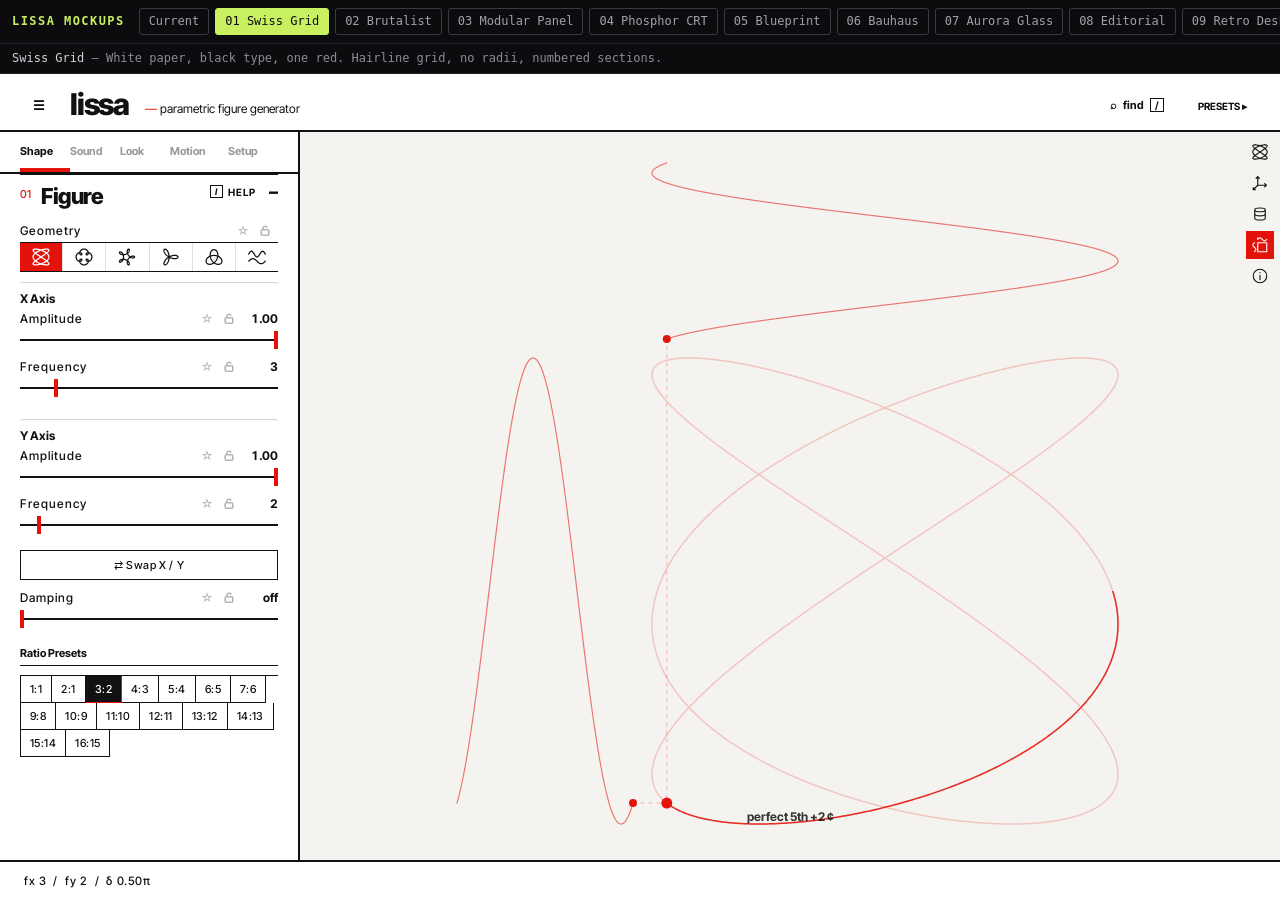
==== mockups/index.html @ d50f9c08 "Add ten alternative visual design mockups Each theme is a stylesheet over the unmodified app, so beh" ====
<!DOCTYPE html>
<html lang="en">
<head>
<meta charset="UTF-8">
<meta name="viewport" content="width=device-width, initial-scale=1.0">
<title>lissa · design mockups</title>
<style>
  :root { color-scheme: dark; }
  * { box-sizing: border-box; margin: 0; padding: 0; }
  html, body { height: 100%; background: #0c0c0e; color: #d4d4d8; font: 12px/1.4 'IBM Plex Mono', ui-monospace, monospace; }
  body { display: flex; flex-direction: column; }
  .bar { display: flex; align-items: center; gap: 6px; padding: 8px 12px; border-bottom: 1px solid #222228; overflow-x: auto; flex-shrink: 0; }
  .bar b { color: #c8f060; letter-spacing: 0.12em; margin-right: 8px; white-space: nowrap; }
  .bar button {
    flex: none; background: none; border: 1px solid #3a3a44; border-radius: 3px; color: #a1a1aa;
    font: inherit; padding: 4px 9px; cursor: pointer; white-space: nowrap;
  }
  .bar button:hover { color: #fff; border-color: #6a6a7b; }
  .bar button[aria-pressed="true"] { background: #c8f060; border-color: #c8f060; color: #0c0c0e; }
  .note { padding: 6px 12px; color: #8b8b98; border-bottom: 1px solid #222228; flex-shrink: 0; }
  .note strong { color: #d4d4d8; font-weight: 500; }
  iframe { flex: 1; width: 100%; border: 0; display: block; }
</style>
</head>
<body>
  <nav class="bar" id="bar" aria-label="Theme"><b>LISSA MOCKUPS</b></nav>
  <div class="note" id="note" aria-live="polite"></div>
  <iframe id="app" src="../index.html" title="lissa"></iframe>
<script src="apply-theme.js"></script>
<script>
  const { THEMES, applyTheme } = window.LissaMockups;
  const bar = document.getElementById('bar');
  const note = document.getElementById('note');
  const frame = document.getElementById('app');
  const buttons = THEMES.map((t, i) => {
    const b = document.createElement('button');
    b.type = 'button';
    b.textContent = (i ? String(i).padStart(2, '0') + ' ' : '') + t.name;
    b.addEventListener('click', () => select(t.id));
    bar.appendChild(b);
    return b;
  });
  function select(id) {
    const t = applyTheme(frame.contentWindow, id, new URL('themes/', location.href).href);
    buttons.forEach((b, i) => b.setAttribute('aria-pressed', THEMES[i].id === t.id));
    note.innerHTML = '<strong>' + t.name + '</strong> — ' + t.note;
    history.replaceState(null, '', '#' + t.id);
  }
  frame.addEventListener('load', () => select(location.hash.slice(1) || 'swiss'));
  // ← / → step through the themes when focus is out here, not inside the app.
  document.addEventListener('keydown', e => {
    if (e.key !== 'ArrowLeft' && e.key !== 'ArrowRight') return;
    const cur = THEMES.findIndex(t => t.id === (location.hash.slice(1) || 'swiss'));
    const n = (cur + (e.key === 'ArrowRight' ? 1 : -1) + THEMES.length) % THEMES.length;
    select(THEMES[n].id);
  });
</script>
</body>
</html>
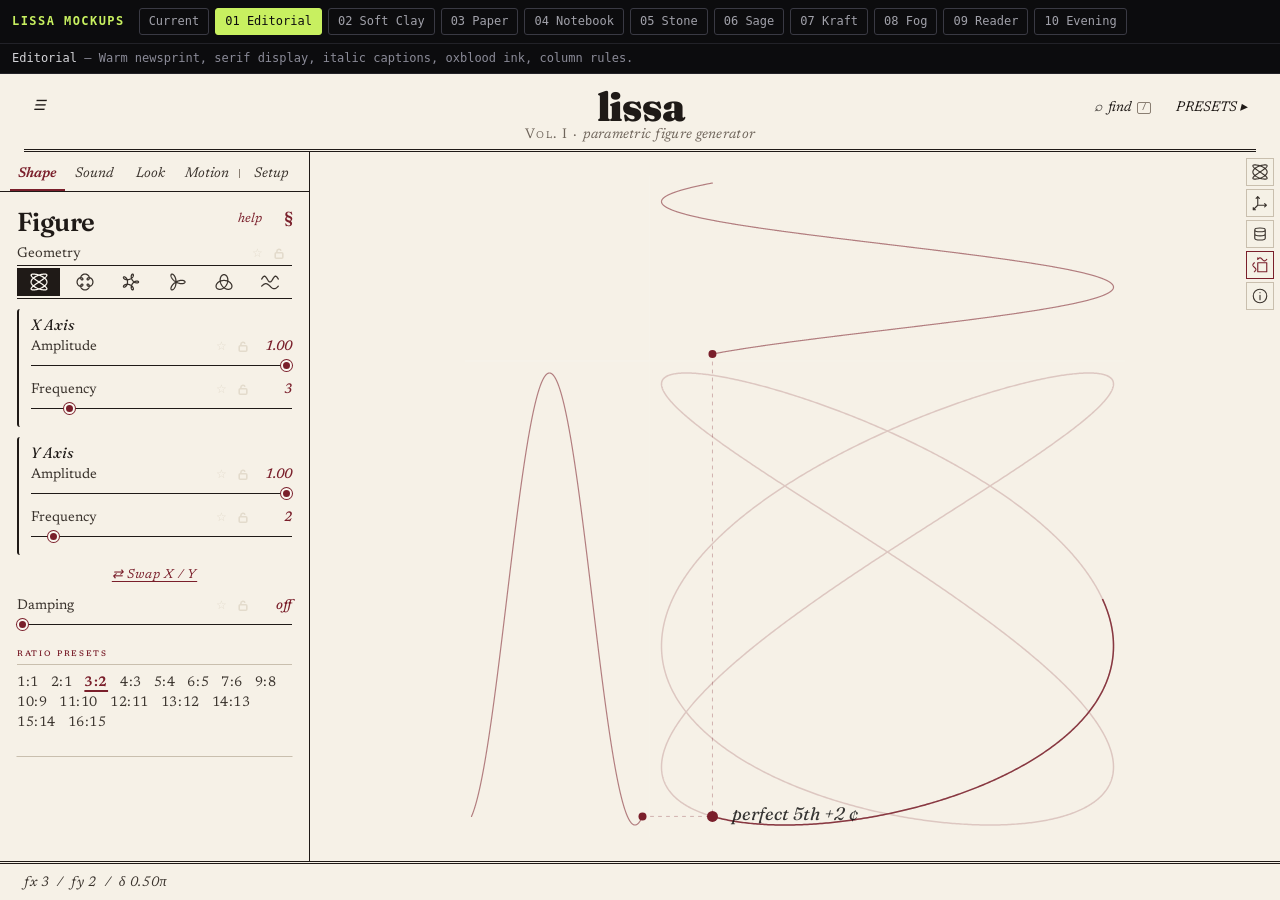
==== commit ddae60fa: "Mockups: keep Editorial and Soft Clay, add eight quiet themes Removes the eight louder directions. T" ====
--- a/mockups/index.html
+++ b/mockups/index.html
@@ -46,11 +46,11 @@
     note.innerHTML = '<strong>' + t.name + '</strong> — ' + t.note;
     history.replaceState(null, '', '#' + t.id);
   }
-  frame.addEventListener('load', () => select(location.hash.slice(1) || 'swiss'));
+  frame.addEventListener('load', () => select(location.hash.slice(1) || 'editorial'));
   // ← / → step through the themes when focus is out here, not inside the app.
   document.addEventListener('keydown', e => {
     if (e.key !== 'ArrowLeft' && e.key !== 'ArrowRight') return;
-    const cur = THEMES.findIndex(t => t.id === (location.hash.slice(1) || 'swiss'));
+    const cur = THEMES.findIndex(t => t.id === (location.hash.slice(1) || 'editorial'));
     const n = (cur + (e.key === 'ArrowRight' ? 1 : -1) + THEMES.length) % THEMES.length;
     select(THEMES[n].id);
   });
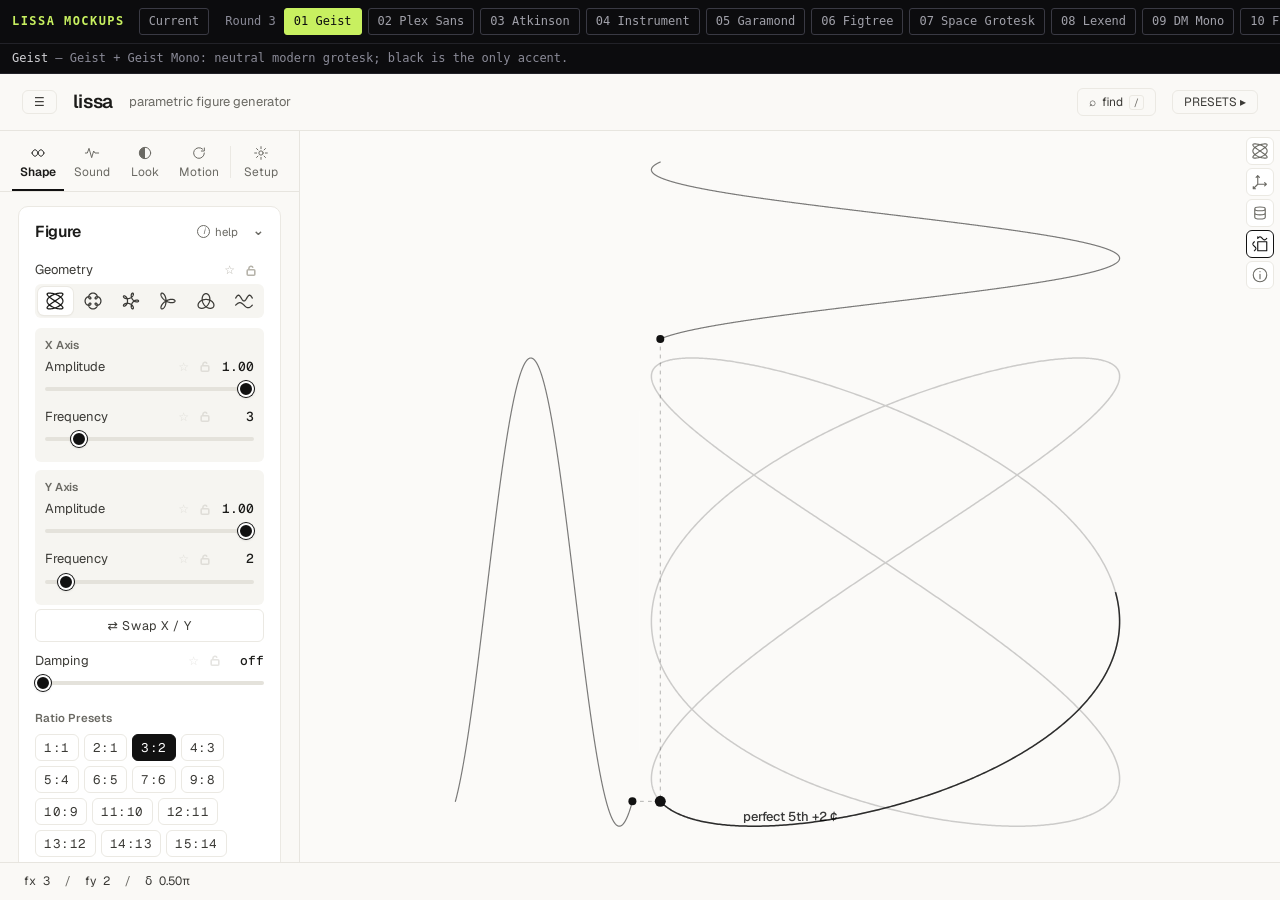
==== commit 6a9185f7: "Mockups round 3: ten typeface studies Same palette and layout throughout (themes/_type.css), so the " ====
--- a/mockups/index.html
+++ b/mockups/index.html
@@ -17,6 +17,7 @@
   }
   .bar button:hover { color: #fff; border-color: #6a6a7b; }
   .bar button[aria-pressed="true"] { background: #c8f060; border-color: #c8f060; color: #0c0c0e; }
+  .bar .round { flex: none; color: #8b8b98; margin: 0 2px 0 10px; white-space: nowrap; }
   .note { padding: 6px 12px; color: #8b8b98; border-bottom: 1px solid #222228; flex-shrink: 0; }
   .note strong { color: #d4d4d8; font-weight: 500; }
   iframe { flex: 1; width: 100%; border: 0; display: block; }
@@ -32,27 +33,35 @@
   const bar = document.getElementById('bar');
   const note = document.getElementById('note');
   const frame = document.getElementById('app');
-  const buttons = THEMES.map((t, i) => {
-    const b = document.createElement('button');
-    b.type = 'button';
-    b.textContent = (i ? String(i).padStart(2, '0') + ' ' : '') + t.name;
-    b.addEventListener('click', () => select(t.id));
-    bar.appendChild(b);
-    return b;
-  });
+  // Buttons are grouped by round, numbered within it; newest round first.
+  const DEFAULT = 'geist';
+  const rounds = [...new Set(THEMES.map(t => t.round || 0))].sort((a, b) => (b || 99) - (a || 99));
+  const order = rounds.flatMap(r => THEMES.filter(t => (t.round || 0) === r));
+  const buttons = new Map();
+  for (const r of rounds) {
+    if (r) { const l = document.createElement('span'); l.className = 'round'; l.textContent = 'Round ' + r; bar.appendChild(l); }
+    THEMES.filter(t => (t.round || 0) === r).forEach((t, i) => {
+      const b = document.createElement('button');
+      b.type = 'button';
+      b.textContent = (r ? String(i + 1).padStart(2, '0') + ' ' : '') + t.name;
+      b.addEventListener('click', () => select(t.id));
+      bar.appendChild(b);
+      buttons.set(t.id, b);
+    });
+  }
   function select(id) {
     const t = applyTheme(frame.contentWindow, id, new URL('themes/', location.href).href);
-    buttons.forEach((b, i) => b.setAttribute('aria-pressed', THEMES[i].id === t.id));
+    buttons.forEach((b, id) => b.setAttribute('aria-pressed', id === t.id));
     note.innerHTML = '<strong>' + t.name + '</strong> — ' + t.note;
     history.replaceState(null, '', '#' + t.id);
   }
-  frame.addEventListener('load', () => select(location.hash.slice(1) || 'editorial'));
-  // ← / → step through the themes when focus is out here, not inside the app.
+  frame.addEventListener('load', () => select(location.hash.slice(1) || DEFAULT));
+  // ← / → step through the themes in bar order when focus is out here, not inside the app.
   document.addEventListener('keydown', e => {
     if (e.key !== 'ArrowLeft' && e.key !== 'ArrowRight') return;
-    const cur = THEMES.findIndex(t => t.id === (location.hash.slice(1) || 'editorial'));
-    const n = (cur + (e.key === 'ArrowRight' ? 1 : -1) + THEMES.length) % THEMES.length;
-    select(THEMES[n].id);
+    const cur = order.findIndex(t => t.id === (location.hash.slice(1) || DEFAULT));
+    const n = (cur + (e.key === 'ArrowRight' ? 1 : -1) + order.length) % order.length;
+    select(order[n].id);
   });
 </script>
 </body>
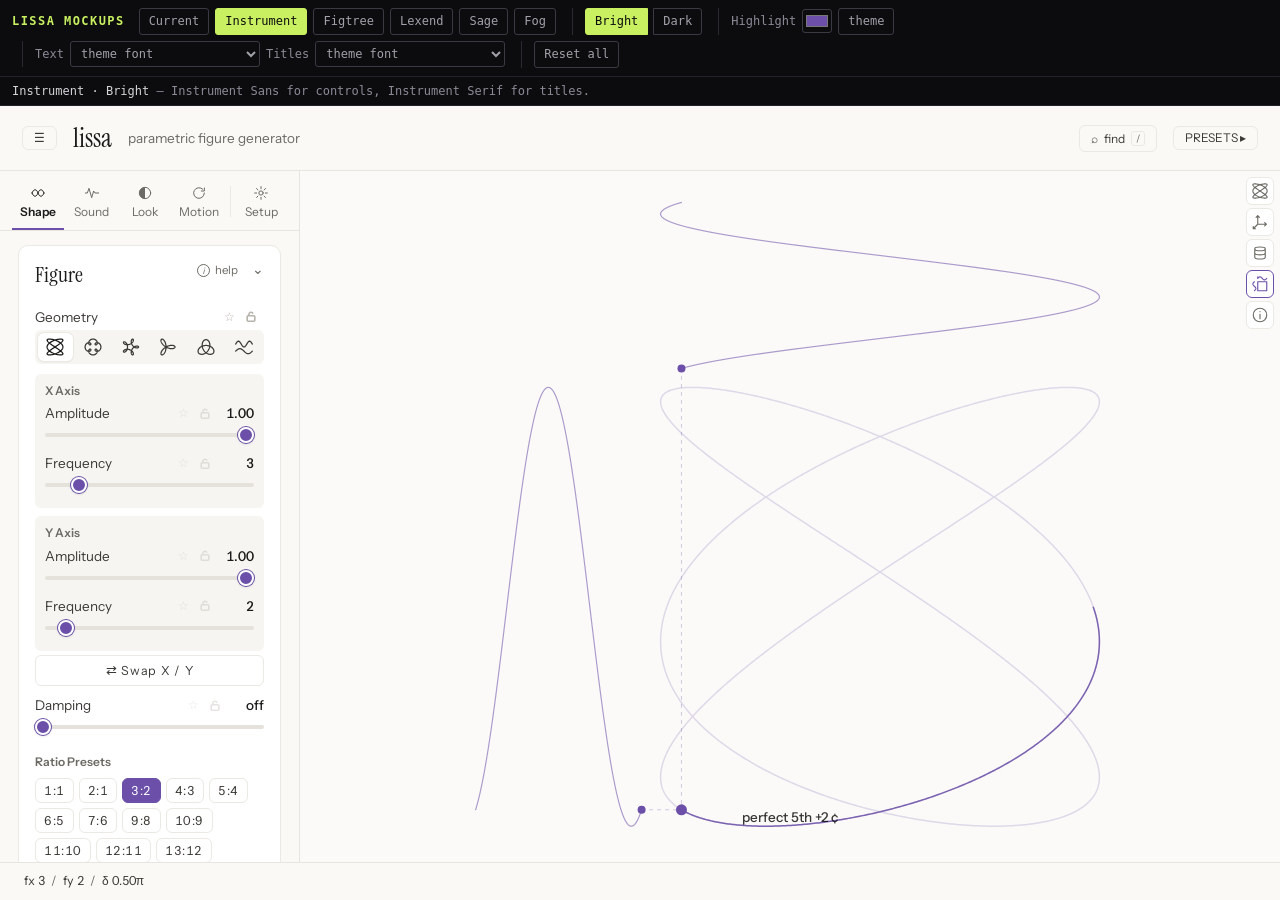
==== commit 11b5e199: "Mockups: keep five themes, add Dark variants, highlight and font pickers Keeps Instrument, Figtree, " ====
--- a/mockups/index.html
+++ b/mockups/index.html
@@ -9,59 +9,128 @@
   * { box-sizing: border-box; margin: 0; padding: 0; }
   html, body { height: 100%; background: #0c0c0e; color: #d4d4d8; font: 12px/1.4 'IBM Plex Mono', ui-monospace, monospace; }
   body { display: flex; flex-direction: column; }
-  .bar { display: flex; align-items: center; gap: 6px; padding: 8px 12px; border-bottom: 1px solid #222228; overflow-x: auto; flex-shrink: 0; }
+  .bar { display: flex; align-items: center; gap: 6px; padding: 8px 12px; border-bottom: 1px solid #222228; flex-wrap: wrap; flex-shrink: 0; }
   .bar b { color: #c8f060; letter-spacing: 0.12em; margin-right: 8px; white-space: nowrap; }
-  .bar button {
+  .group { display: flex; align-items: center; gap: 6px; }
+  .group + .group { margin-left: 10px; padding-left: 12px; border-left: 1px solid #2a2a32; }
+  .bar button, .bar select {
     flex: none; background: none; border: 1px solid #3a3a44; border-radius: 3px; color: #a1a1aa;
     font: inherit; padding: 4px 9px; cursor: pointer; white-space: nowrap;
   }
-  .bar button:hover { color: #fff; border-color: #6a6a7b; }
+  .bar select { background: #0c0c0e; padding: 4px 6px; max-width: 190px; }
+  .bar button:hover, .bar select:hover { color: #fff; border-color: #6a6a7b; }
   .bar button[aria-pressed="true"] { background: #c8f060; border-color: #c8f060; color: #0c0c0e; }
-  .bar .round { flex: none; color: #8b8b98; margin: 0 2px 0 10px; white-space: nowrap; }
+  .bar button:disabled, .bar select:disabled, .bar input:disabled { opacity: 0.35; cursor: default; }
+  .bar label { color: #8b8b98; white-space: nowrap; }
+  .bar input[type=color] { width: 30px; height: 24px; padding: 1px; border: 1px solid #3a3a44; border-radius: 3px; background: none; cursor: pointer; }
+  .seg { display: inline-flex; }
+  .seg button { border-radius: 0; }
+  .seg button:first-child { border-radius: 3px 0 0 3px; }
+  .seg button:last-child { border-radius: 0 3px 3px 0; margin-left: -1px; }
   .note { padding: 6px 12px; color: #8b8b98; border-bottom: 1px solid #222228; flex-shrink: 0; }
   .note strong { color: #d4d4d8; font-weight: 500; }
+  .note em { color: #c8f060; font-style: normal; }
   iframe { flex: 1; width: 100%; border: 0; display: block; }
 </style>
 </head>
 <body>
-  <nav class="bar" id="bar" aria-label="Theme"><b>LISSA MOCKUPS</b></nav>
+  <nav class="bar" aria-label="Mockup controls">
+    <b>LISSA MOCKUPS</b>
+    <div class="group" id="themes" role="group" aria-label="Theme"></div>
+    <div class="group seg" role="group" aria-label="Brightness">
+      <button type="button" data-mode="bright">Bright</button>
+      <button type="button" data-mode="dark">Dark</button>
+    </div>
+    <div class="group">
+      <label for="accent">Highlight</label>
+      <input type="color" id="accent" title="Highlight colour">
+      <button type="button" id="accent-reset" title="Back to the theme's own highlight">theme</button>
+    </div>
+    <div class="group">
+      <label for="font-text">Text</label>
+      <select id="font-text"><option value="">theme font</option></select>
+      <label for="font-title">Titles</label>
+      <select id="font-title"><option value="">theme font</option></select>
+    </div>
+    <div class="group"><button type="button" id="reset-all">Reset all</button></div>
+  </nav>
   <div class="note" id="note" aria-live="polite"></div>
   <iframe id="app" src="../index.html" title="lissa"></iframe>
 <script src="apply-theme.js"></script>
 <script>
-  const { THEMES, applyTheme } = window.LissaMockups;
-  const bar = document.getElementById('bar');
-  const note = document.getElementById('note');
-  const frame = document.getElementById('app');
-  // Buttons are grouped by round, numbered within it; newest round first.
-  const DEFAULT = 'geist';
-  const rounds = [...new Set(THEMES.map(t => t.round || 0))].sort((a, b) => (b || 99) - (a || 99));
-  const order = rounds.flatMap(r => THEMES.filter(t => (t.round || 0) === r));
-  const buttons = new Map();
-  for (const r of rounds) {
-    if (r) { const l = document.createElement('span'); l.className = 'round'; l.textContent = 'Round ' + r; bar.appendChild(l); }
-    THEMES.filter(t => (t.round || 0) === r).forEach((t, i) => {
-      const b = document.createElement('button');
-      b.type = 'button';
-      b.textContent = (r ? String(i + 1).padStart(2, '0') + ' ' : '') + t.name;
-      b.addEventListener('click', () => select(t.id));
-      bar.appendChild(b);
-      buttons.set(t.id, b);
+  const { THEMES, FONTS, applyTheme } = window.LissaMockups;
+  const $ = id => document.getElementById(id);
+  const frame = $('app');
+  const STORE = 'lissa.mockups';
+  const THEME_BASE = new URL('themes/', location.href).href;
+
+  // State: theme + mode live in the URL (#sage/dark) so a view can be linked;
+  // the manual overrides are a per-browser convenience in localStorage.
+  const state = { theme: 'instrument', mode: 'bright', accent: null, text: '', title: '' };
+  try { Object.assign(state, JSON.parse(localStorage.getItem(STORE)) || {}); } catch (e) {}
+  const [hTheme, hMode] = location.hash.slice(1).split('/');
+  if (THEMES.some(t => t.id === hTheme)) state.theme = hTheme;
+  if (hMode === 'dark' || hMode === 'bright') state.mode = hMode;
+  if (!THEMES.some(t => t.id === state.theme)) state.theme = 'instrument';
+
+  const themeButtons = new Map();
+  THEMES.forEach(t => {
+    const b = document.createElement('button');
+    b.type = 'button'; b.textContent = t.name;
+    b.addEventListener('click', () => { state.theme = t.id; render(); });
+    $('themes').appendChild(b);
+    themeButtons.set(t.id, b);
+  });
+  for (const sel of [$('font-text'), $('font-title')]) {
+    for (const [name, [, generic]] of Object.entries(FONTS)) {
+      const o = document.createElement('option');
+      o.value = name; o.textContent = name + (generic === 'sans-serif' ? '' : ' · ' + generic);
+      sel.appendChild(o);
+    }
+  }
+  document.querySelectorAll('[data-mode]').forEach(b =>
+    b.addEventListener('click', () => { state.mode = b.dataset.mode; render(); }));
+  $('accent').addEventListener('input', e => { state.accent = e.target.value; render(); });
+  $('accent-reset').addEventListener('click', () => { state.accent = null; render(); });
+  $('font-text').addEventListener('change', e => { state.text = e.target.value; render(); });
+  $('font-title').addEventListener('change', e => { state.title = e.target.value; render(); });
+  $('reset-all').addEventListener('click', () => { Object.assign(state, { accent: null, text: '', title: '' }); render(); });
+
+  function render() {
+    const win = frame.contentWindow;
+    if (!win || !win.document || !win.document.body) return;
+    const t = applyTheme(win, state.theme, THEME_BASE,
+      { mode: state.mode, accent: state.accent, text: state.text, title: state.title });
+    const custom = t.id !== 'current';
+    themeButtons.forEach((b, id) => b.setAttribute('aria-pressed', id === t.id));
+    document.querySelectorAll('[data-mode]').forEach(b => {
+      b.setAttribute('aria-pressed', b.dataset.mode === state.mode); b.disabled = !custom;
     });
+    for (const id of ['accent', 'accent-reset', 'font-text', 'font-title', 'reset-all']) $(id).disabled = !custom;
+    $('font-text').value = state.text; $('font-title').value = state.title;
+    // Show the colour actually in use, the theme's own until one is picked.
+    if (custom && !state.accent) {
+      requestAnimationFrame(() => setTimeout(() => {
+        const p = win.document.createElement('span'); p.style.color = 'var(--accent)'; win.document.body.appendChild(p);
+        const m = win.getComputedStyle(p).color.match(/\d+/g); p.remove();
+        if (m) $('accent').value = '#' + m.slice(0, 3).map(v => (+v).toString(16).padStart(2, '0')).join('');
+      }, 150));
+    } else if (state.accent) $('accent').value = state.accent;
+    const over = [state.accent && 'highlight ' + state.accent, state.text && 'text in ' + state.text,
+      state.title && 'titles in ' + state.title].filter(Boolean);
+    $('note').innerHTML = '<strong>' + t.name + (custom ? ' · ' + (state.mode === 'dark' ? 'Dark' : 'Bright') : '') +
+      '</strong> — ' + t.note + (custom && over.length ? ' <em>Overrides: ' + over.join(', ') + '.</em>' : '');
+    history.replaceState(null, '', '#' + t.id + (custom ? '/' + state.mode : ''));
+    try { localStorage.setItem(STORE, JSON.stringify(state)); } catch (e) {}
   }
-  function select(id) {
-    const t = applyTheme(frame.contentWindow, id, new URL('themes/', location.href).href);
-    buttons.forEach((b, id) => b.setAttribute('aria-pressed', id === t.id));
-    note.innerHTML = '<strong>' + t.name + '</strong> — ' + t.note;
-    history.replaceState(null, '', '#' + t.id);
-  }
-  frame.addEventListener('load', () => select(location.hash.slice(1) || DEFAULT));
-  // ← / → step through the themes in bar order when focus is out here, not inside the app.
+  frame.addEventListener('load', render);
+
+  // ← / → step through the themes when focus is out here, not inside the app.
   document.addEventListener('keydown', e => {
-    if (e.key !== 'ArrowLeft' && e.key !== 'ArrowRight') return;
-    const cur = order.findIndex(t => t.id === (location.hash.slice(1) || DEFAULT));
-    const n = (cur + (e.key === 'ArrowRight' ? 1 : -1) + order.length) % order.length;
-    select(order[n].id);
+    if ((e.key !== 'ArrowLeft' && e.key !== 'ArrowRight') || e.target.closest('select, input')) return;
+    const i = THEMES.findIndex(t => t.id === state.theme);
+    state.theme = THEMES[(i + (e.key === 'ArrowRight' ? 1 : -1) + THEMES.length) % THEMES.length].id;
+    render();
   });
 </script>
 </body>
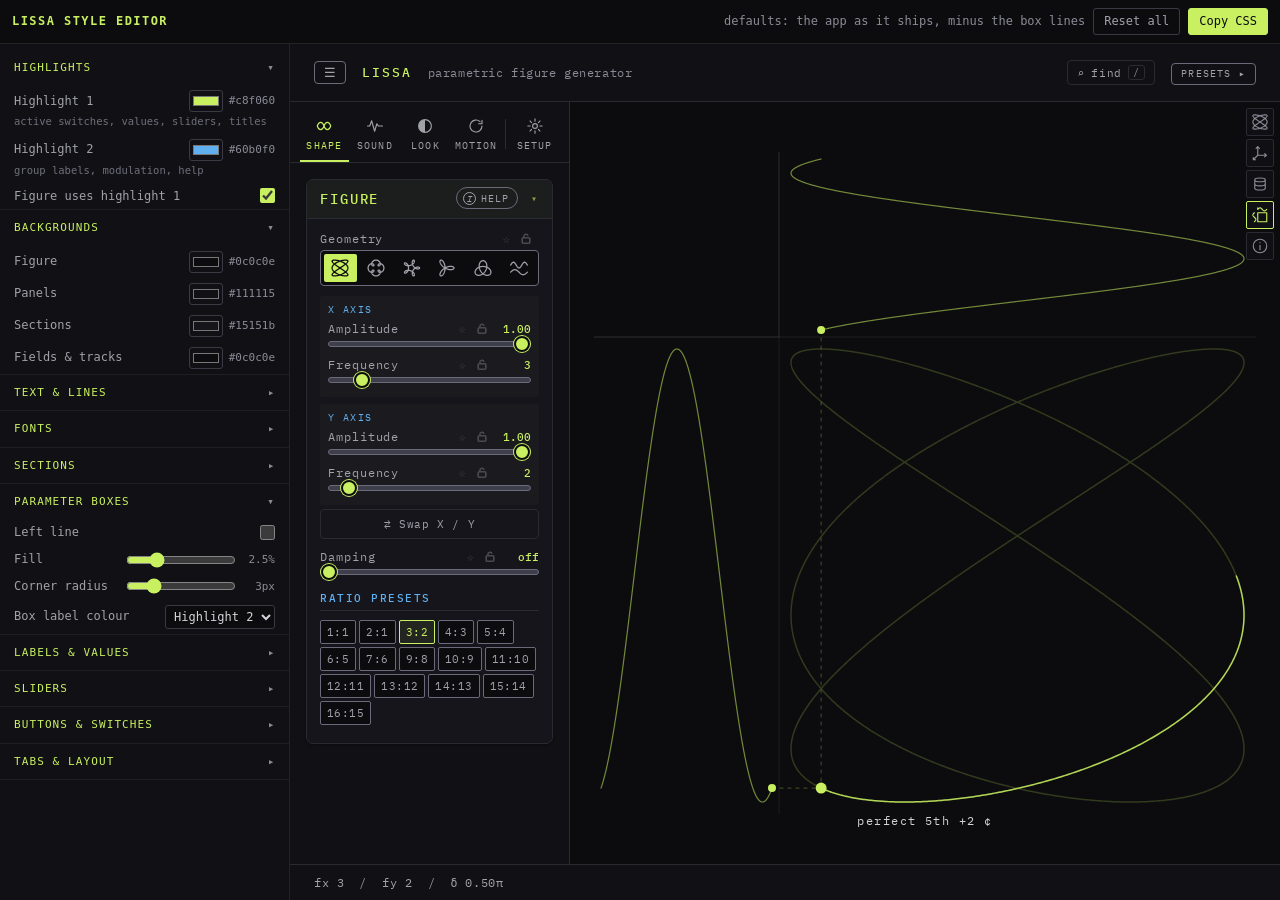
==== commit b5b94050: "Mockups: replace themes with a style editor on the shipping design Removes the five themes. The gall" ====
--- a/mockups/index.html
+++ b/mockups/index.html
@@ -3,135 +3,151 @@
 <head>
 <meta charset="UTF-8">
 <meta name="viewport" content="width=device-width, initial-scale=1.0">
-<title>lissa · design mockups</title>
+<title>lissa · style editor</title>
 <style>
   :root { color-scheme: dark; }
   * { box-sizing: border-box; margin: 0; padding: 0; }
   html, body { height: 100%; background: #0c0c0e; color: #d4d4d8; font: 12px/1.4 'IBM Plex Mono', ui-monospace, monospace; }
-  body { display: flex; flex-direction: column; }
-  .bar { display: flex; align-items: center; gap: 6px; padding: 8px 12px; border-bottom: 1px solid #222228; flex-wrap: wrap; flex-shrink: 0; }
-  .bar b { color: #c8f060; letter-spacing: 0.12em; margin-right: 8px; white-space: nowrap; }
-  .group { display: flex; align-items: center; gap: 6px; }
-  .group + .group { margin-left: 10px; padding-left: 12px; border-left: 1px solid #2a2a32; }
-  .bar button, .bar select {
-    flex: none; background: none; border: 1px solid #3a3a44; border-radius: 3px; color: #a1a1aa;
-    font: inherit; padding: 4px 9px; cursor: pointer; white-space: nowrap;
+  body { display: grid; grid-template-columns: 290px 1fr; grid-template-rows: auto 1fr; }
+  .bar { grid-column: 1 / -1; display: flex; align-items: center; gap: 8px; padding: 8px 12px; border-bottom: 1px solid #222228; }
+  .bar b { color: #c8f060; letter-spacing: 0.12em; margin-right: auto; white-space: nowrap; }
+  .bar .status { color: #8b8b98; }
+  button {
+    background: none; border: 1px solid #3a3a44; border-radius: 3px; color: #a1a1aa;
+    font: inherit; padding: 4px 10px; cursor: pointer; white-space: nowrap;
   }
-  .bar select { background: #0c0c0e; padding: 4px 6px; max-width: 190px; }
-  .bar button:hover, .bar select:hover { color: #fff; border-color: #6a6a7b; }
-  .bar button[aria-pressed="true"] { background: #c8f060; border-color: #c8f060; color: #0c0c0e; }
-  .bar button:disabled, .bar select:disabled, .bar input:disabled { opacity: 0.35; cursor: default; }
-  .bar label { color: #8b8b98; white-space: nowrap; }
-  .bar input[type=color] { width: 30px; height: 24px; padding: 1px; border: 1px solid #3a3a44; border-radius: 3px; background: none; cursor: pointer; }
-  .seg { display: inline-flex; }
-  .seg button { border-radius: 0; }
-  .seg button:first-child { border-radius: 3px 0 0 3px; }
-  .seg button:last-child { border-radius: 0 3px 3px 0; margin-left: -1px; }
-  .note { padding: 6px 12px; color: #8b8b98; border-bottom: 1px solid #222228; flex-shrink: 0; }
-  .note strong { color: #d4d4d8; font-weight: 500; }
-  .note em { color: #c8f060; font-style: normal; }
-  iframe { flex: 1; width: 100%; border: 0; display: block; }
+  button:hover { color: #fff; border-color: #6a6a7b; }
+  button.primary { background: #c8f060; border-color: #c8f060; color: #0c0c0e; }
+  .panel { overflow-y: auto; border-right: 1px solid #222228; background: #111115; padding: 6px 0 24px; }
+  details { border-bottom: 1px solid #1e1e24; }
+  summary { list-style: none; cursor: pointer; padding: 10px 14px; color: #c8f060; letter-spacing: 0.1em; text-transform: uppercase; font-size: 11px; display: flex; justify-content: space-between; }
+  summary::-webkit-details-marker { display: none; }
+  summary::after { content: '▾'; color: #8b8b98; }
+  details:not([open]) summary::after { transform: rotate(-90deg); }
+  summary .dirty { color: #60b0f0; letter-spacing: 0; text-transform: none; margin-left: auto; margin-right: 8px; }
+  .row { display: grid; grid-template-columns: 1fr auto; align-items: center; gap: 4px 10px; padding: 5px 14px; }
+  .row label { color: #a1a1aa; }
+  .row .hint { grid-column: 1 / -1; color: #6f6f7c; font-size: 10.5px; margin-top: -2px; }
+  .row.changed label { color: #fff; }
+  .row.changed label::after { content: ' •'; color: #60b0f0; }
+  .ctl { display: flex; align-items: center; gap: 6px; }
+  input[type=color] { width: 34px; height: 22px; padding: 1px; border: 1px solid #3a3a44; border-radius: 3px; background: none; cursor: pointer; }
+  .hex { width: 7ch; color: #8b8b98; font-size: 11px; }
+  select { background: #0c0c0e; color: #d4d4d8; border: 1px solid #3a3a44; border-radius: 3px; font: inherit; padding: 3px 4px; max-width: 150px; }
+  input[type=range] { width: 110px; accent-color: #c8f060; }
+  .num { width: 5ch; text-align: right; color: #8b8b98; font-size: 11px; font-variant-numeric: tabular-nums; }
+  input[type=checkbox] { width: 15px; height: 15px; accent-color: #c8f060; }
+  iframe { width: 100%; height: 100%; border: 0; display: block; }
+  dialog { margin: auto; width: min(720px, 92vw); background: #15151b; color: #d4d4d8; border: 1px solid #3a3a44; border-radius: 6px; padding: 14px; }
+  dialog::backdrop { background: rgba(0,0,0,0.6); }
+  dialog pre { max-height: 60vh; overflow: auto; background: #0c0c0e; padding: 10px; border-radius: 4px; font-size: 11px; white-space: pre-wrap; }
+  dialog p { margin-bottom: 8px; color: #a1a1aa; }
+  dialog .actions { display: flex; gap: 8px; justify-content: flex-end; margin-top: 10px; }
+  @media (max-width: 760px) { body { grid-template-columns: 1fr; grid-template-rows: auto 45vh 1fr; } .panel { border-right: 0; border-bottom: 1px solid #222228; } }
 </style>
 </head>
 <body>
-  <nav class="bar" aria-label="Mockup controls">
-    <b>LISSA MOCKUPS</b>
-    <div class="group" id="themes" role="group" aria-label="Theme"></div>
-    <div class="group seg" role="group" aria-label="Brightness">
-      <button type="button" data-mode="bright">Bright</button>
-      <button type="button" data-mode="dark">Dark</button>
-    </div>
-    <div class="group">
-      <label for="accent">Highlight</label>
-      <input type="color" id="accent" title="Highlight colour">
-      <button type="button" id="accent-reset" title="Back to the theme's own highlight">theme</button>
-    </div>
-    <div class="group">
-      <label for="font-text">Text</label>
-      <select id="font-text"><option value="">theme font</option></select>
-      <label for="font-title">Titles</label>
-      <select id="font-title"><option value="">theme font</option></select>
-    </div>
-    <div class="group"><button type="button" id="reset-all">Reset all</button></div>
-  </nav>
-  <div class="note" id="note" aria-live="polite"></div>
+  <div class="bar">
+    <b>LISSA STYLE EDITOR</b>
+    <span class="status" id="status" aria-live="polite"></span>
+    <button type="button" id="reset">Reset all</button>
+    <button type="button" class="primary" id="export">Copy CSS</button>
+  </div>
+  <aside class="panel" id="panel" aria-label="Style controls"></aside>
   <iframe id="app" src="../index.html" title="lissa"></iframe>
-<script src="apply-theme.js"></script>
+  <dialog id="css-dialog">
+    <p>These rules restyle the app. Paste them at the end of the &lt;style&gt; block in <code>index.html</code>, together with the contents of <code>mockups/themes/base.css</code>, which they rely on.</p>
+    <pre id="css-out"></pre>
+    <div class="actions"><button type="button" id="copy">Copy again</button><button type="button" id="close">Close</button></div>
+  </dialog>
+<script src="editor.js"></script>
 <script>
-  const { THEMES, FONTS, applyTheme } = window.LissaMockups;
+  const { GROUPS, DEFAULTS, fontNames, FONTS, buildCSS, apply } = window.LissaEditor;
   const $ = id => document.getElementById(id);
   const frame = $('app');
-  const STORE = 'lissa.mockups';
-  const THEME_BASE = new URL('themes/', location.href).href;
+  const STORE = 'lissa.style-editor';
+  const BASE = new URL('themes/', location.href).href;
 
-  // State: theme + mode live in the URL (#sage/dark) so a view can be linked;
-  // the manual overrides are a per-browser convenience in localStorage.
-  const state = { theme: 'instrument', mode: 'bright', accent: null, text: '', title: '' };
-  try { Object.assign(state, JSON.parse(localStorage.getItem(STORE)) || {}); } catch (e) {}
-  const [hTheme, hMode] = location.hash.slice(1).split('/');
-  if (THEMES.some(t => t.id === hTheme)) state.theme = hTheme;
-  if (hMode === 'dark' || hMode === 'bright') state.mode = hMode;
-  if (!THEMES.some(t => t.id === state.theme)) state.theme = 'instrument';
+  // Per-browser convenience only: the styles live in this browser until exported.
+  let state = {};
+  try { state = JSON.parse(localStorage.getItem(STORE)) || {}; } catch (e) {}
+  for (const k of Object.keys(state)) if (!(k in DEFAULTS)) delete state[k];
+  const value = k => (k in state ? state[k] : DEFAULTS[k]);
 
-  const themeButtons = new Map();
-  THEMES.forEach(t => {
-    const b = document.createElement('button');
-    b.type = 'button'; b.textContent = t.name;
-    b.addEventListener('click', () => { state.theme = t.id; render(); });
-    $('themes').appendChild(b);
-    themeButtons.set(t.id, b);
-  });
-  for (const sel of [$('font-text'), $('font-title')]) {
-    for (const [name, [, generic]] of Object.entries(FONTS)) {
-      const o = document.createElement('option');
-      o.value = name; o.textContent = name + (generic === 'sans-serif' ? '' : ' · ' + generic);
-      sel.appendChild(o);
+  const rows = new Map();
+  for (const g of GROUPS) {
+    const d = document.createElement('details');
+    d.open = ['Highlights', 'Backgrounds', 'Parameter boxes'].includes(g.title);
+    const sm = document.createElement('summary');
+    sm.innerHTML = '<span>' + g.title + '</span><span class="dirty"></span>';
+    d.appendChild(sm);
+    for (const it of g.items) {
+      const row = document.createElement('div'); row.className = 'row';
+      const id = 'c-' + it.key;
+      const lab = document.createElement('label'); lab.htmlFor = id; lab.textContent = it.label;
+      const ctl = document.createElement('div'); ctl.className = 'ctl';
+      let input, readout;
+      if (it.type === 'color') {
+        input = Object.assign(document.createElement('input'), { type: 'color', id });
+        readout = Object.assign(document.createElement('span'), { className: 'hex' });
+        input.addEventListener('input', () => set(it.key, input.value));
+      } else if (it.type === 'toggle') {
+        input = Object.assign(document.createElement('input'), { type: 'checkbox', id });
+        input.addEventListener('change', () => set(it.key, input.checked));
+      } else if (it.type === 'range') {
+        input = Object.assign(document.createElement('input'), { type: 'range', id, min: it.min, max: it.max, step: it.step });
+        readout = Object.assign(document.createElement('span'), { className: 'num' });
+        input.addEventListener('input', () => set(it.key, +input.value));
+      } else {
+        input = Object.assign(document.createElement('select'), { id });
+        const opts = it.type === 'font' ? fontNames.map(f => [f, f + (FONTS[f][1] === 'sans-serif' ? '' : ' · ' + FONTS[f][1])]) : it.options;
+        for (const [v, t] of opts) input.appendChild(Object.assign(document.createElement('option'), { value: v, textContent: t }));
+        input.addEventListener('change', () => set(it.key, input.value));
+      }
+      ctl.appendChild(input); if (readout) ctl.appendChild(readout);
+      row.append(lab, ctl);
+      if (it.hint) row.appendChild(Object.assign(document.createElement('div'), { className: 'hint', textContent: it.hint }));
+      d.appendChild(row);
+      rows.set(it.key, { it, row, input, readout, group: sm });
     }
+    $('panel').appendChild(d);
   }
-  document.querySelectorAll('[data-mode]').forEach(b =>
-    b.addEventListener('click', () => { state.mode = b.dataset.mode; render(); }));
-  $('accent').addEventListener('input', e => { state.accent = e.target.value; render(); });
-  $('accent-reset').addEventListener('click', () => { state.accent = null; render(); });
-  $('font-text').addEventListener('change', e => { state.text = e.target.value; render(); });
-  $('font-title').addEventListener('change', e => { state.title = e.target.value; render(); });
-  $('reset-all').addEventListener('click', () => { Object.assign(state, { accent: null, text: '', title: '' }); render(); });
 
+  function set(k, v) {
+    if (v === DEFAULTS[k]) delete state[k]; else state[k] = v;
+    sync(); render();
+  }
+  // Panel reflects state; changed controls and groups are marked so it's clear what differs from the app.
+  function sync() {
+    const dirty = new Map();
+    rows.forEach(({ it, row, input, readout, group }, k) => {
+      const v = value(k);
+      if (it.type === 'toggle') input.checked = v; else input.value = v;
+      if (readout) readout.textContent = it.type === 'color' ? v : v + it.unit;
+      row.classList.toggle('changed', k in state);
+      dirty.set(group, (dirty.get(group) || 0) + (k in state ? 1 : 0));
+    });
+    dirty.forEach((n, sm) => { sm.querySelector('.dirty').textContent = n ? n + ' changed' : ''; });
+    const n = Object.keys(state).length;
+    $('status').textContent = n ? n + ' change' + (n > 1 ? 's' : '') + ' from the app' : 'defaults: the app as it ships, minus the box lines';
+  }
   function render() {
     const win = frame.contentWindow;
     if (!win || !win.document || !win.document.body) return;
-    const t = applyTheme(win, state.theme, THEME_BASE,
-      { mode: state.mode, accent: state.accent, text: state.text, title: state.title });
-    const custom = t.id !== 'current';
-    themeButtons.forEach((b, id) => b.setAttribute('aria-pressed', id === t.id));
-    document.querySelectorAll('[data-mode]').forEach(b => {
-      b.setAttribute('aria-pressed', b.dataset.mode === state.mode); b.disabled = !custom;
-    });
-    for (const id of ['accent', 'accent-reset', 'font-text', 'font-title', 'reset-all']) $(id).disabled = !custom;
-    $('font-text').value = state.text; $('font-title').value = state.title;
-    // Show the colour actually in use, the theme's own until one is picked.
-    if (custom && !state.accent) {
-      requestAnimationFrame(() => setTimeout(() => {
-        const p = win.document.createElement('span'); p.style.color = 'var(--accent)'; win.document.body.appendChild(p);
-        const m = win.getComputedStyle(p).color.match(/\d+/g); p.remove();
-        if (m) $('accent').value = '#' + m.slice(0, 3).map(v => (+v).toString(16).padStart(2, '0')).join('');
-      }, 150));
-    } else if (state.accent) $('accent').value = state.accent;
-    const over = [state.accent && 'highlight ' + state.accent, state.text && 'text in ' + state.text,
-      state.title && 'titles in ' + state.title].filter(Boolean);
-    $('note').innerHTML = '<strong>' + t.name + (custom ? ' · ' + (state.mode === 'dark' ? 'Dark' : 'Bright') : '') +
-      '</strong> — ' + t.note + (custom && over.length ? ' <em>Overrides: ' + over.join(', ') + '.</em>' : '');
-    history.replaceState(null, '', '#' + t.id + (custom ? '/' + state.mode : ''));
+    apply(win, state, BASE);
     try { localStorage.setItem(STORE, JSON.stringify(state)); } catch (e) {}
   }
+  $('reset').addEventListener('click', () => { state = {}; sync(); render(); });
+  const copy = async () => {
+    const css = buildCSS(state);
+    $('css-out').textContent = css;
+    try { await navigator.clipboard.writeText(css); $('status').textContent = 'CSS copied'; } catch (e) { $('status').textContent = 'Select the CSS below to copy it'; }
+  };
+  $('export').addEventListener('click', async () => { await copy(); $('css-dialog').showModal(); });
+  $('copy').addEventListener('click', copy);
+  $('close').addEventListener('click', () => $('css-dialog').close());
   frame.addEventListener('load', render);
-
-  // ← / → step through the themes when focus is out here, not inside the app.
-  document.addEventListener('keydown', e => {
-    if ((e.key !== 'ArrowLeft' && e.key !== 'ArrowRight') || e.target.closest('select, input')) return;
-    const i = THEMES.findIndex(t => t.id === state.theme);
-    state.theme = THEMES[(i + (e.key === 'ArrowRight' ? 1 : -1) + THEMES.length) % THEMES.length].id;
-    render();
-  });
+  sync();
 </script>
 </body>
 </html>
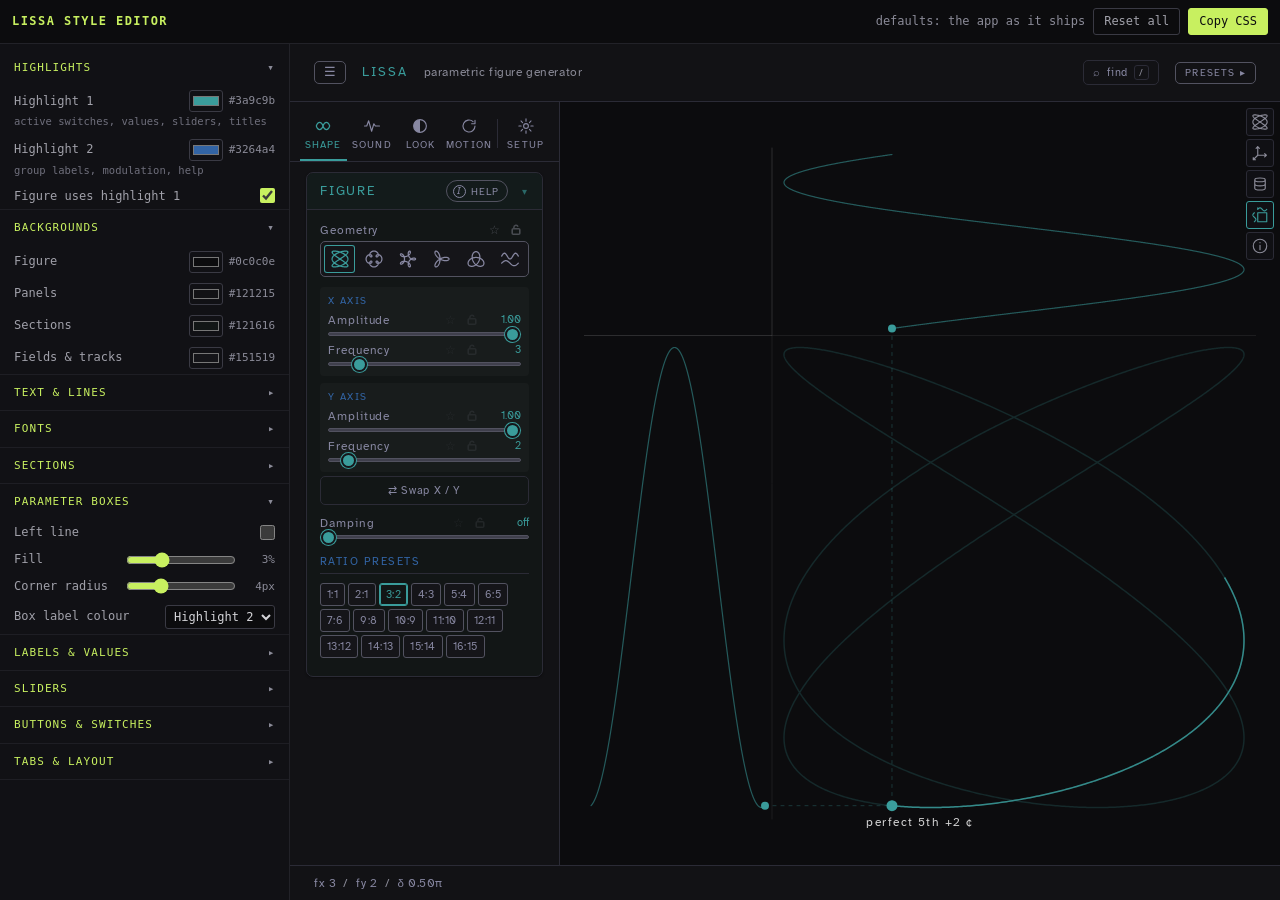
==== commit 3d6658e4: "Apply the teal / Atkinson Hyperlegible theme to the app Adds the token layer from mockups/themes/bas" ====
--- a/mockups/index.html
+++ b/mockups/index.html
@@ -56,7 +56,7 @@
   <aside class="panel" id="panel" aria-label="Style controls"></aside>
   <iframe id="app" src="../index.html" title="lissa"></iframe>
   <dialog id="css-dialog">
-    <p>These rules restyle the app. Paste them at the end of the &lt;style&gt; block in <code>index.html</code>, together with the contents of <code>mockups/themes/base.css</code>, which they rely on.</p>
+    <p>These rules restyle the app. In <code>index.html</code>, replace the theme values at the end of the &lt;style&gt; block with them (the token layer above them stays).</p>
     <pre id="css-out"></pre>
     <div class="actions"><button type="button" id="copy">Copy again</button><button type="button" id="close">Close</button></div>
   </dialog>
@@ -129,7 +129,7 @@
     });
     dirty.forEach((n, sm) => { sm.querySelector('.dirty').textContent = n ? n + ' changed' : ''; });
     const n = Object.keys(state).length;
-    $('status').textContent = n ? n + ' change' + (n > 1 ? 's' : '') + ' from the app' : 'defaults: the app as it ships, minus the box lines';
+    $('status').textContent = n ? n + ' change' + (n > 1 ? 's' : '') + ' from the app' : 'defaults: the app as it ships';
   }
   function render() {
     const win = frame.contentWindow;
